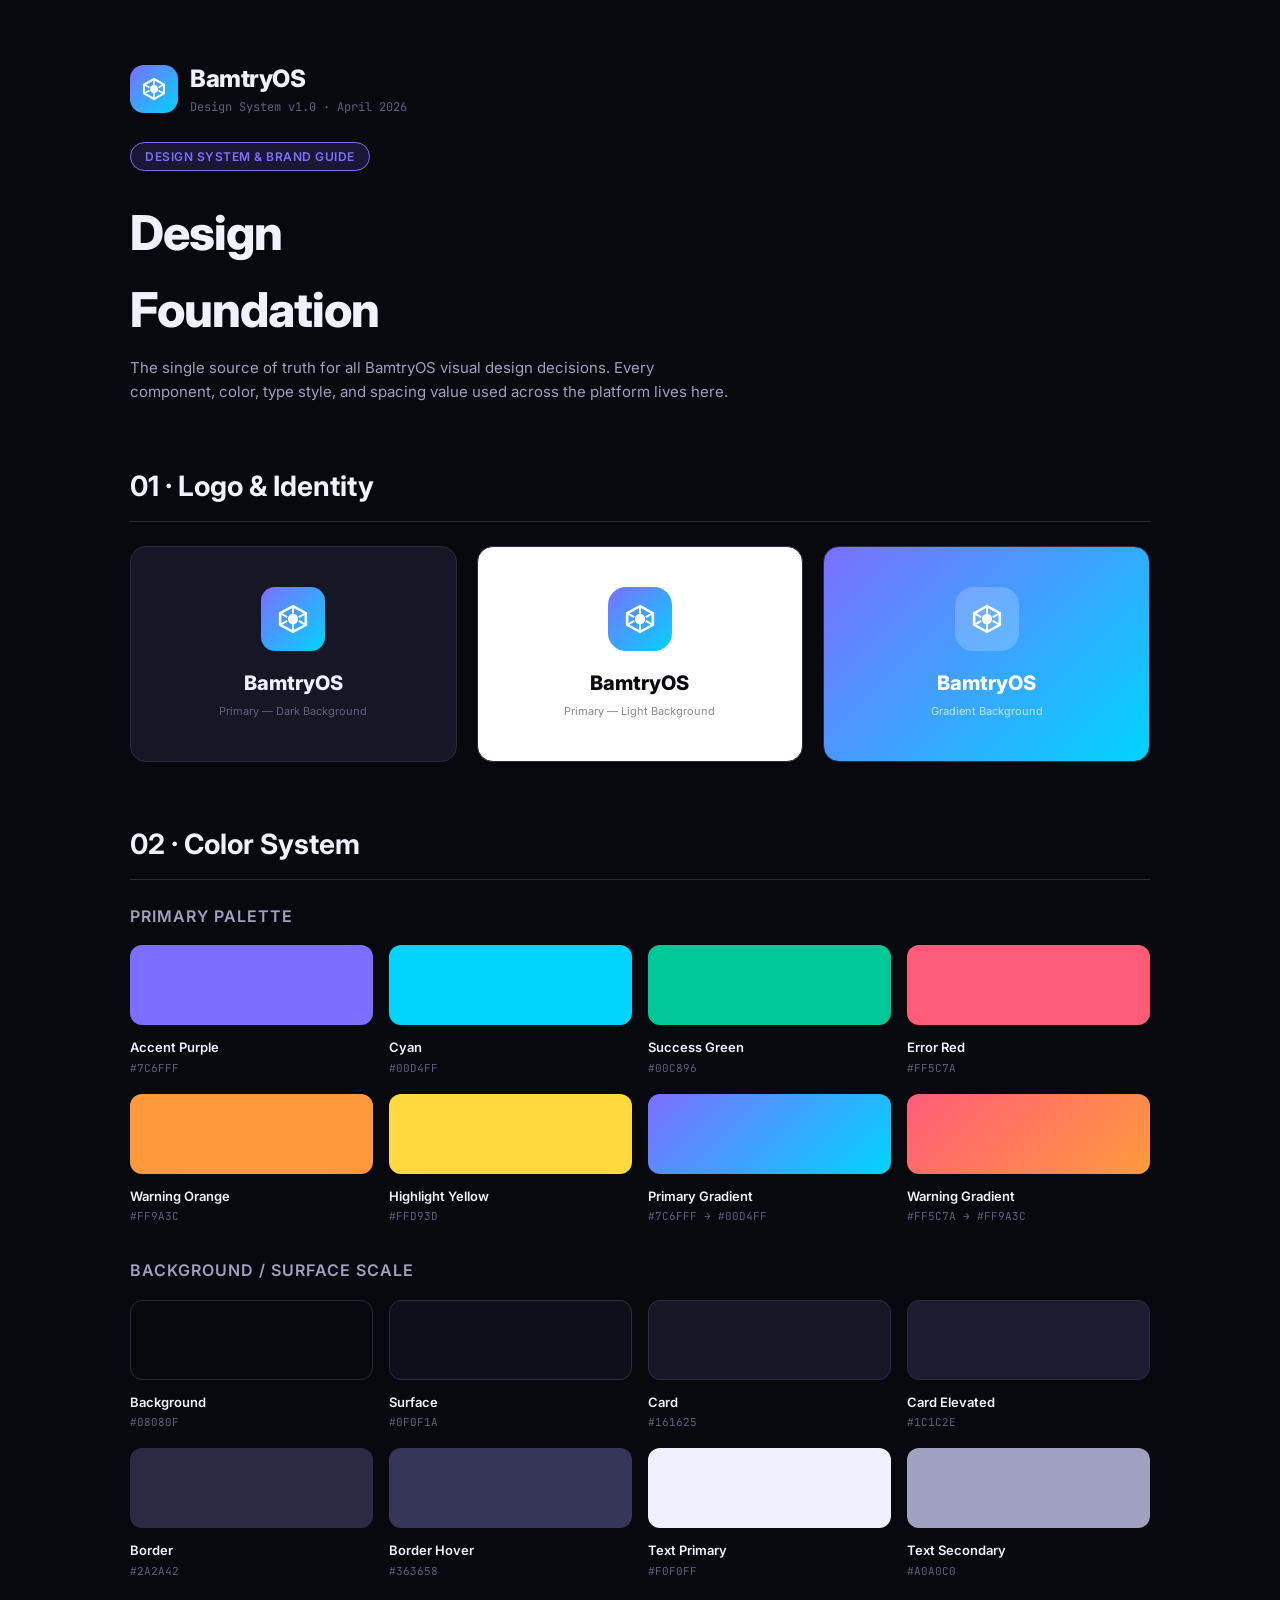
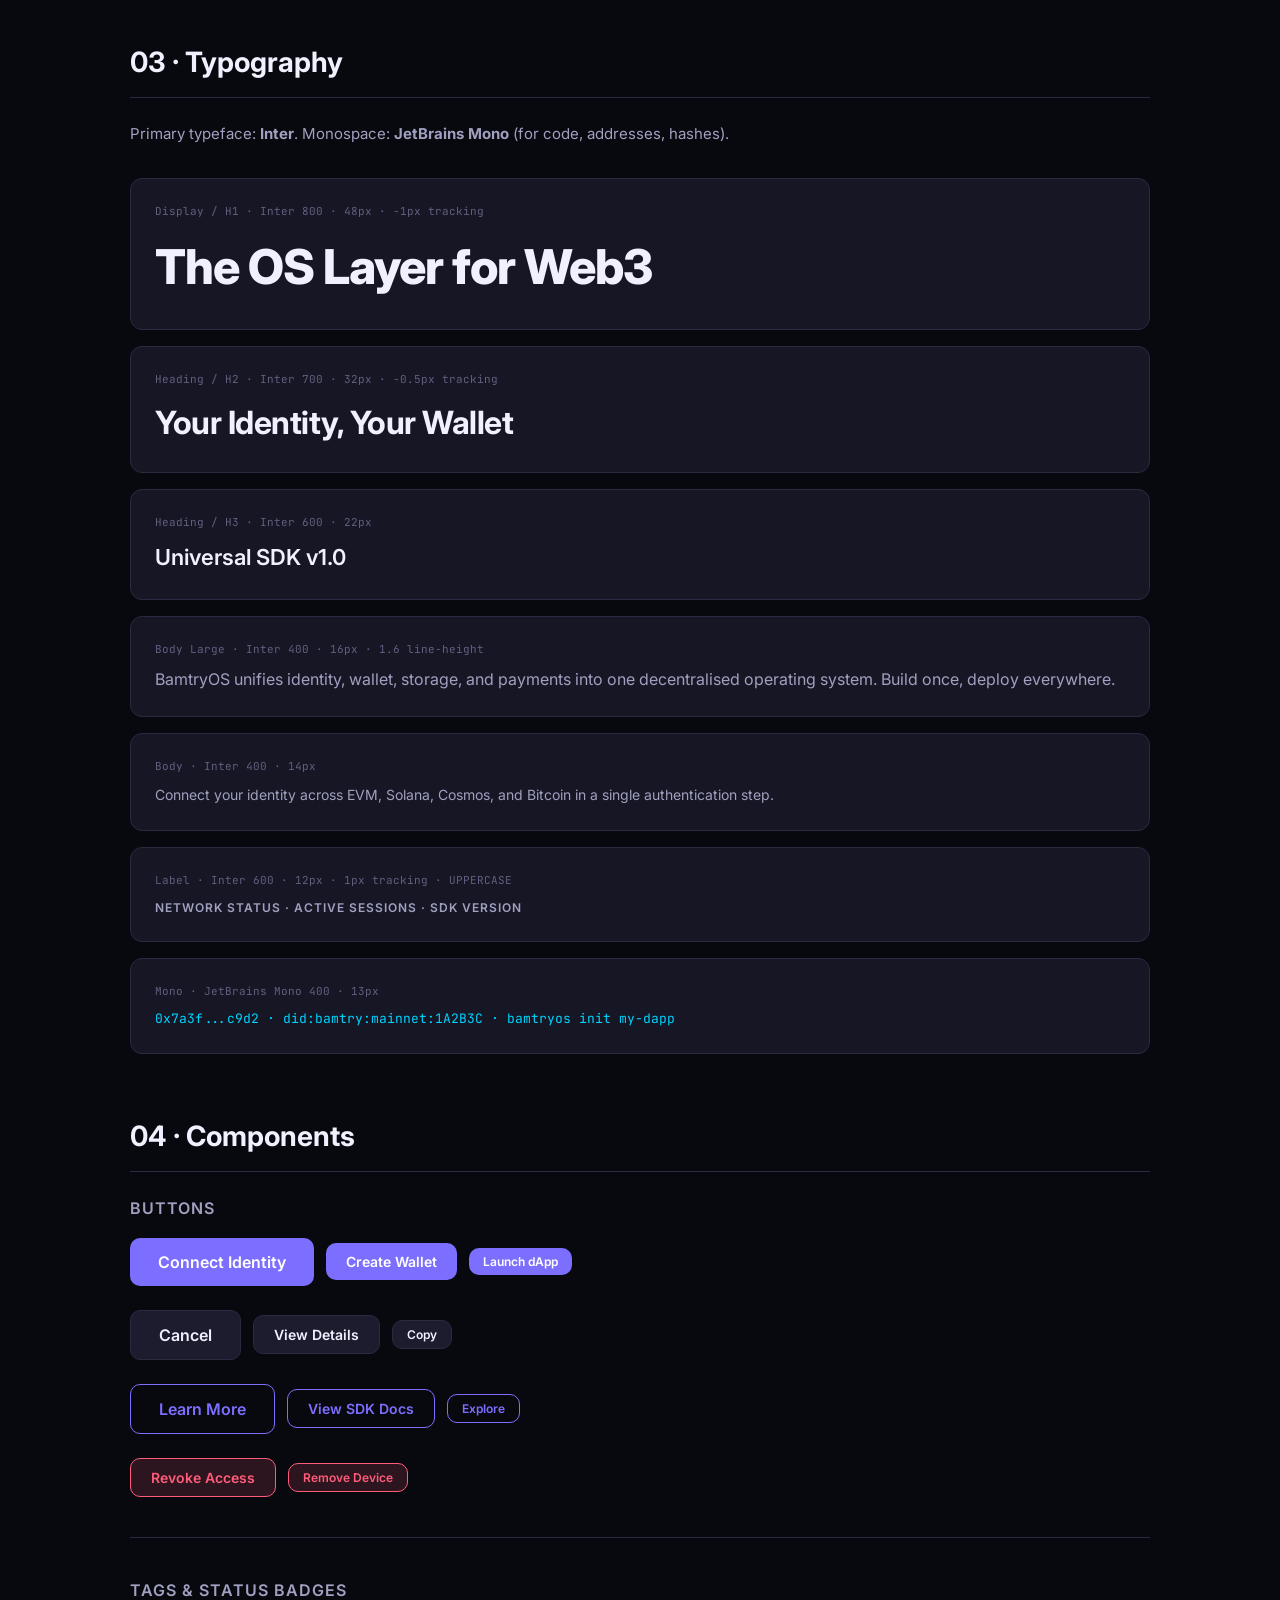
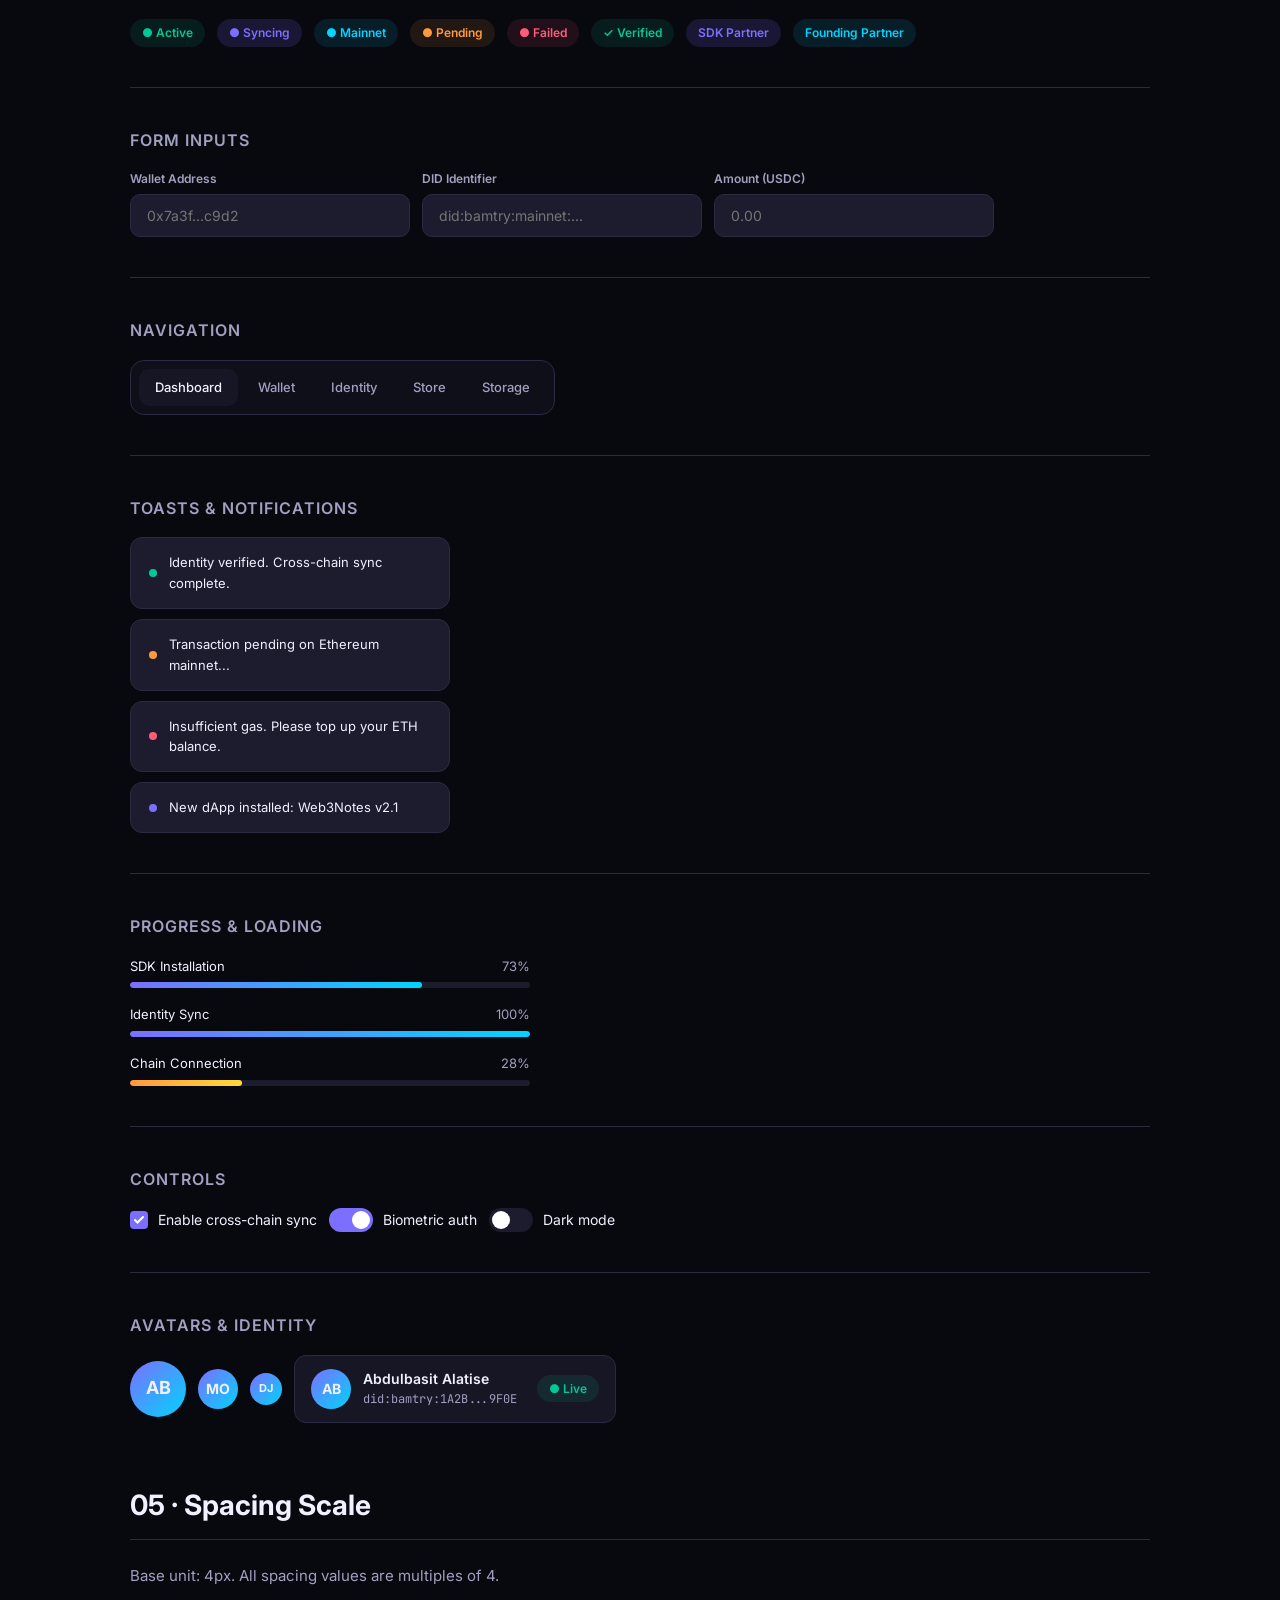
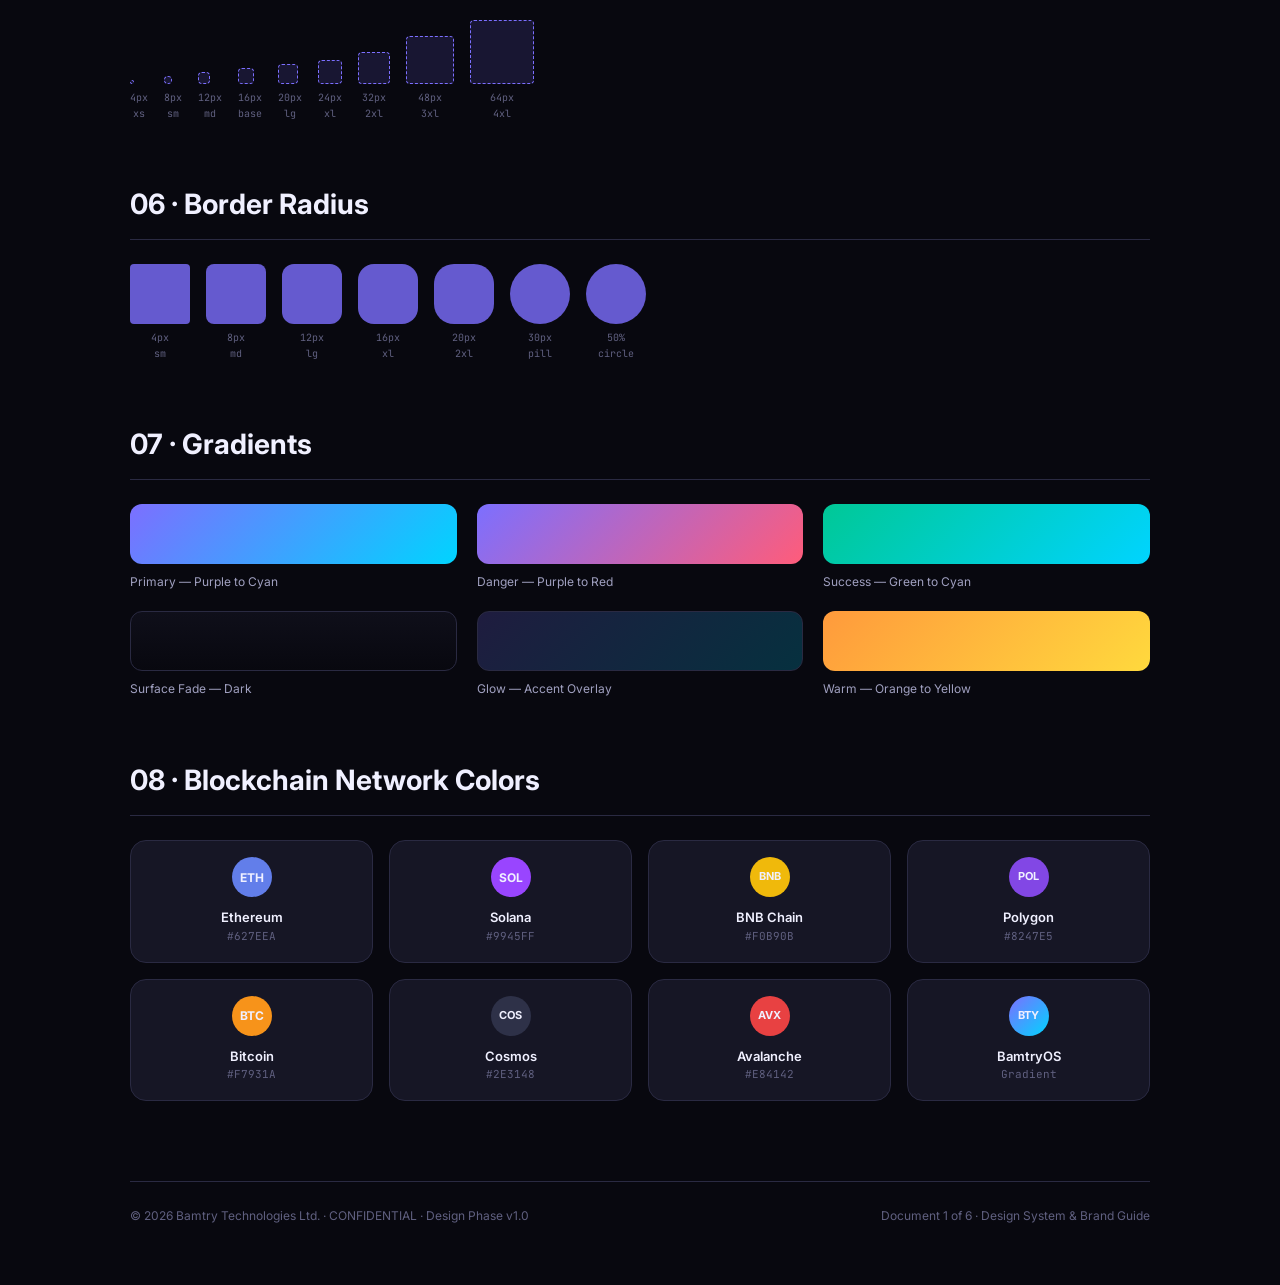
==== 01_Design_System.html @ b60dac2a "BamtryOS Design Phase Package — complete 7-document handoff for Jam-Forte Technologies" ====
<!DOCTYPE html>
<html lang="en">
<head>
<meta charset="UTF-8"/>
<meta name="viewport" content="width=device-width, initial-scale=1.0"/>
<title>BamtryOS — Design System & Brand Guide</title>
<style>
  @import url('https://fonts.googleapis.com/css2?family=Inter:wght@300;400;500;600;700;800&family=JetBrains+Mono:wght@400;500&display=swap');
  *{margin:0;padding:0;box-sizing:border-box;}
  :root{
    --bg:#08080F;--surface:#0F0F1A;--card:#161625;--card2:#1C1C2E;
    --border:#2A2A42;--border2:#363658;
    --accent:#7C6FFF;--accent2:#5B4FE8;--accent-glow:rgba(124,111,255,0.15);
    --cyan:#00D4FF;--cyan-glow:rgba(0,212,255,0.1);
    --green:#00C896;--red:#FF5C7A;--orange:#FF9A3C;--yellow:#FFD93D;
    --text:#F0F0FF;--text2:#A0A0C0;--text3:#606080;
    --font:'Inter',sans-serif;--mono:'JetBrains Mono',monospace;
  }
  body{background:var(--bg);color:var(--text);font-family:var(--font);line-height:1.6;}
  .page{max-width:1100px;margin:0 auto;padding:60px 40px;}
  h1{font-size:48px;font-weight:800;letter-spacing:-1px;margin-bottom:8px;}
  h2{font-size:28px;font-weight:700;margin:60px 0 24px;padding-bottom:12px;border-bottom:1px solid var(--border);}
  h3{font-size:16px;font-weight:600;color:var(--text2);text-transform:uppercase;letter-spacing:1px;margin-bottom:16px;}
  p{color:var(--text2);margin-bottom:16px;}
  .badge{display:inline-block;background:var(--accent-glow);color:var(--accent);border:1px solid var(--accent);border-radius:20px;padding:4px 14px;font-size:12px;font-weight:600;letter-spacing:0.5px;text-transform:uppercase;margin-bottom:24px;}
  .grid-2{display:grid;grid-template-columns:1fr 1fr;gap:20px;}
  .grid-3{display:grid;grid-template-columns:1fr 1fr 1fr;gap:20px;}
  .grid-4{display:grid;grid-template-columns:repeat(4,1fr);gap:16px;}
  .card{background:var(--card);border:1px solid var(--border);border-radius:16px;padding:24px;}

  /* COLORS */
  .swatch{border-radius:12px;height:80px;margin-bottom:12px;}
  .swatch-label{font-size:13px;font-weight:600;margin-bottom:2px;}
  .swatch-hex{font-size:11px;color:var(--text3);font-family:var(--mono);}

  /* TYPOGRAPHY */
  .type-sample{background:var(--card);border:1px solid var(--border);border-radius:12px;padding:24px;margin-bottom:16px;}
  .type-meta{font-size:11px;color:var(--text3);font-family:var(--mono);margin-bottom:8px;}

  /* COMPONENTS */
  .comp-row{display:flex;gap:12px;align-items:center;flex-wrap:wrap;margin-bottom:24px;}
  .btn{display:inline-flex;align-items:center;gap:8px;padding:10px 20px;border-radius:10px;font-size:14px;font-weight:600;cursor:pointer;border:none;font-family:var(--font);transition:all 0.2s;}
  .btn-primary{background:var(--accent);color:#fff;}
  .btn-secondary{background:var(--card2);color:var(--text);border:1px solid var(--border);}
  .btn-ghost{background:transparent;color:var(--accent);border:1px solid var(--accent);}
  .btn-danger{background:rgba(255,92,122,0.15);color:var(--red);border:1px solid var(--red);}
  .btn-sm{padding:6px 14px;font-size:12px;}
  .btn-lg{padding:14px 28px;font-size:16px;}

  .input-demo{background:var(--card2);border:1px solid var(--border);border-radius:10px;padding:12px 16px;color:var(--text);font-size:14px;font-family:var(--font);width:280px;outline:none;}
  .input-demo:focus{border-color:var(--accent);}
  .input-label{font-size:12px;font-weight:600;color:var(--text2);margin-bottom:6px;display:block;}

  .tag{display:inline-flex;align-items:center;padding:4px 12px;border-radius:20px;font-size:12px;font-weight:600;}
  .tag-purple{background:var(--accent-glow);color:var(--accent);}
  .tag-cyan{background:var(--cyan-glow);color:var(--cyan);}
  .tag-green{background:rgba(0,200,150,0.1);color:var(--green);}
  .tag-red{background:rgba(255,92,122,0.1);color:var(--red);}
  .tag-orange{background:rgba(255,154,60,0.1);color:var(--orange);}

  .modal-demo{background:var(--card);border:1px solid var(--border);border-radius:20px;padding:28px;width:360px;}
  .modal-title{font-size:18px;font-weight:700;margin-bottom:8px;}
  .modal-body{font-size:14px;color:var(--text2);margin-bottom:20px;}

  .nav-demo{background:var(--surface);border:1px solid var(--border);border-radius:14px;padding:8px;display:flex;gap:4px;}
  .nav-item{padding:8px 16px;border-radius:10px;font-size:13px;font-weight:500;cursor:pointer;color:var(--text2);}
  .nav-item.active{background:var(--card);color:var(--text);}

  .avatar{width:40px;height:40px;border-radius:50%;background:linear-gradient(135deg,var(--accent),var(--cyan));display:flex;align-items:center;justify-content:center;font-weight:700;font-size:14px;}

  .divider{height:1px;background:var(--border);margin:40px 0;}

  .icon-grid{display:grid;grid-template-columns:repeat(8,1fr);gap:16px;}
  .icon-item{display:flex;flex-direction:column;align-items:center;gap:8px;padding:16px;background:var(--card);border:1px solid var(--border);border-radius:12px;}
  .icon-item svg{opacity:0.8;}
  .icon-item span{font-size:10px;color:var(--text3);text-align:center;}

  .spacing-row{display:flex;gap:16px;align-items:flex-end;}
  .spacing-box{background:var(--accent-glow);border:1px dashed var(--accent);border-radius:4px;display:flex;align-items:center;justify-content:center;}
  .spacing-label{font-size:10px;color:var(--text3);text-align:center;margin-top:6px;font-family:var(--mono);}

  .radius-row{display:flex;gap:16px;align-items:center;}
  .radius-box{width:60px;height:60px;background:var(--accent);opacity:0.8;}

  .shadow-demo{width:120px;height:80px;background:var(--card);display:flex;align-items:center;justify-content:center;font-size:12px;color:var(--text2);border-radius:12px;}

  .gradient-demo{height:60px;border-radius:12px;margin-bottom:8px;}
  .gradient-label{font-size:12px;color:var(--text2);}

  .logo-demo{display:flex;align-items:center;gap:12px;}
  .logo-mark{width:48px;height:48px;background:linear-gradient(135deg,var(--accent),var(--cyan));border-radius:14px;display:flex;align-items:center;justify-content:center;}
  .logo-text{font-size:24px;font-weight:800;letter-spacing:-0.5px;}

  .section-intro{color:var(--text2);font-size:15px;margin-bottom:32px;max-width:600px;}
  .version{font-size:12px;color:var(--text3);font-family:var(--mono);}

  .toast{background:var(--card2);border:1px solid var(--border);border-radius:12px;padding:14px 18px;display:flex;align-items:center;gap:12px;width:320px;}
  .toast-dot{width:8px;height:8px;border-radius:50%;flex-shrink:0;}
  .toast-msg{font-size:13px;}

  .progress-bar{background:var(--card2);border-radius:100px;height:6px;overflow:hidden;margin-bottom:8px;}
  .progress-fill{height:100%;border-radius:100px;background:linear-gradient(90deg,var(--accent),var(--cyan));}

  .checkbox{width:18px;height:18px;background:var(--accent);border-radius:4px;display:flex;align-items:center;justify-content:center;flex-shrink:0;}
  .toggle{width:44px;height:24px;background:var(--accent);border-radius:100px;position:relative;}
  .toggle-dot{width:18px;height:18px;background:#fff;border-radius:50%;position:absolute;right:3px;top:3px;}

  footer{margin-top:80px;padding-top:24px;border-top:1px solid var(--border);display:flex;justify-content:space-between;align-items:center;}
  .footer-text{font-size:12px;color:var(--text3);}
</style>
</head>
<body>
<div class="page">

  <!-- HEADER -->
  <div style="margin-bottom:48px;">
    <div class="logo-demo" style="margin-bottom:24px;">
      <div class="logo-mark">
        <svg width="28" height="28" viewBox="0 0 28 28" fill="none">
          <path d="M14 4L24 9.5V18.5L14 24L4 18.5V9.5L14 4Z" stroke="white" stroke-width="2" fill="none"/>
          <circle cx="14" cy="14" r="4" fill="white"/>
          <path d="M14 4V10M14 18V24M4 9.5L9.5 12.5M18.5 15.5L24 18.5M4 18.5L9.5 15.5M18.5 12.5L24 9.5" stroke="white" stroke-width="1.5"/>
        </svg>
      </div>
      <div>
        <div class="logo-text">BamtryOS</div>
        <div class="version">Design System v1.0 · April 2026</div>
      </div>
    </div>
    <div class="badge">Design System & Brand Guide</div>
    <h1>Design<br/>Foundation</h1>
    <p class="section-intro">The single source of truth for all BamtryOS visual design decisions. Every component, color, type style, and spacing value used across the platform lives here.</p>
  </div>

  <!-- LOGO -->
  <h2>01 · Logo & Identity</h2>
  <div class="grid-3">
    <div class="card" style="text-align:center;padding:40px;">
      <div style="display:flex;justify-content:center;margin-bottom:16px;">
        <div class="logo-mark" style="width:64px;height:64px;">
          <svg width="36" height="36" viewBox="0 0 28 28" fill="none">
            <path d="M14 4L24 9.5V18.5L14 24L4 18.5V9.5L14 4Z" stroke="white" stroke-width="2" fill="none"/>
            <circle cx="14" cy="14" r="4" fill="white"/>
            <path d="M14 4V10M14 18V24M4 9.5L9.5 12.5M18.5 15.5L24 18.5M4 18.5L9.5 15.5M18.5 12.5L24 9.5" stroke="white" stroke-width="1.5"/>
          </svg>
        </div>
      </div>
      <div style="font-size:20px;font-weight:800;">BamtryOS</div>
      <div style="font-size:11px;color:var(--text3);margin-top:4px;">Primary — Dark Background</div>
    </div>
    <div class="card" style="text-align:center;padding:40px;background:#fff;">
      <div style="display:flex;justify-content:center;margin-bottom:16px;">
        <div style="width:64px;height:64px;background:linear-gradient(135deg,#7C6FFF,#00D4FF);border-radius:18px;display:flex;align-items:center;justify-content:center;">
          <svg width="36" height="36" viewBox="0 0 28 28" fill="none">
            <path d="M14 4L24 9.5V18.5L14 24L4 18.5V9.5L14 4Z" stroke="white" stroke-width="2" fill="none"/>
            <circle cx="14" cy="14" r="4" fill="white"/>
            <path d="M14 4V10M14 18V24M4 9.5L9.5 12.5M18.5 15.5L24 18.5M4 18.5L9.5 15.5M18.5 12.5L24 9.5" stroke="white" stroke-width="1.5"/>
          </svg>
        </div>
      </div>
      <div style="font-size:20px;font-weight:800;color:#08080F;">BamtryOS</div>
      <div style="font-size:11px;color:#888;margin-top:4px;">Primary — Light Background</div>
    </div>
    <div class="card" style="text-align:center;padding:40px;background:linear-gradient(135deg,#7C6FFF,#00D4FF);">
      <div style="display:flex;justify-content:center;margin-bottom:16px;">
        <div style="width:64px;height:64px;background:rgba(255,255,255,0.2);border-radius:18px;display:flex;align-items:center;justify-content:center;backdrop-filter:blur(8px);">
          <svg width="36" height="36" viewBox="0 0 28 28" fill="none">
            <path d="M14 4L24 9.5V18.5L14 24L4 18.5V9.5L14 4Z" stroke="white" stroke-width="2" fill="none"/>
            <circle cx="14" cy="14" r="4" fill="white"/>
            <path d="M14 4V10M14 18V24M4 9.5L9.5 12.5M18.5 15.5L24 18.5M4 18.5L9.5 15.5M18.5 12.5L24 9.5" stroke="white" stroke-width="1.5"/>
          </svg>
        </div>
      </div>
      <div style="font-size:20px;font-weight:800;color:#fff;">BamtryOS</div>
      <div style="font-size:11px;color:rgba(255,255,255,0.7);margin-top:4px;">Gradient Background</div>
    </div>
  </div>

  <!-- COLORS -->
  <h2>02 · Color System</h2>
  <h3>Primary Palette</h3>
  <div class="grid-4" style="margin-bottom:32px;">
    <div>
      <div class="swatch" style="background:#7C6FFF;"></div>
      <div class="swatch-label">Accent Purple</div>
      <div class="swatch-hex">#7C6FFF</div>
    </div>
    <div>
      <div class="swatch" style="background:#00D4FF;"></div>
      <div class="swatch-label">Cyan</div>
      <div class="swatch-hex">#00D4FF</div>
    </div>
    <div>
      <div class="swatch" style="background:#00C896;"></div>
      <div class="swatch-label">Success Green</div>
      <div class="swatch-hex">#00C896</div>
    </div>
    <div>
      <div class="swatch" style="background:#FF5C7A;"></div>
      <div class="swatch-label">Error Red</div>
      <div class="swatch-hex">#FF5C7A</div>
    </div>
    <div>
      <div class="swatch" style="background:#FF9A3C;"></div>
      <div class="swatch-label">Warning Orange</div>
      <div class="swatch-hex">#FF9A3C</div>
    </div>
    <div>
      <div class="swatch" style="background:#FFD93D;"></div>
      <div class="swatch-label">Highlight Yellow</div>
      <div class="swatch-hex">#FFD93D</div>
    </div>
    <div>
      <div class="swatch" style="background:linear-gradient(135deg,#7C6FFF,#00D4FF);"></div>
      <div class="swatch-label">Primary Gradient</div>
      <div class="swatch-hex">#7C6FFF → #00D4FF</div>
    </div>
    <div>
      <div class="swatch" style="background:linear-gradient(135deg,#FF5C7A,#FF9A3C);"></div>
      <div class="swatch-label">Warning Gradient</div>
      <div class="swatch-hex">#FF5C7A → #FF9A3C</div>
    </div>
  </div>

  <h3>Background / Surface Scale</h3>
  <div class="grid-4" style="margin-bottom:32px;">
    <div>
      <div class="swatch" style="background:#08080F;border:1px solid #2A2A42;"></div>
      <div class="swatch-label">Background</div>
      <div class="swatch-hex">#08080F</div>
    </div>
    <div>
      <div class="swatch" style="background:#0F0F1A;border:1px solid #2A2A42;"></div>
      <div class="swatch-label">Surface</div>
      <div class="swatch-hex">#0F0F1A</div>
    </div>
    <div>
      <div class="swatch" style="background:#161625;border:1px solid #2A2A42;"></div>
      <div class="swatch-label">Card</div>
      <div class="swatch-hex">#161625</div>
    </div>
    <div>
      <div class="swatch" style="background:#1C1C2E;border:1px solid #2A2A42;"></div>
      <div class="swatch-label">Card Elevated</div>
      <div class="swatch-hex">#1C1C2E</div>
    </div>
    <div>
      <div class="swatch" style="background:#2A2A42;"></div>
      <div class="swatch-label">Border</div>
      <div class="swatch-hex">#2A2A42</div>
    </div>
    <div>
      <div class="swatch" style="background:#363658;"></div>
      <div class="swatch-label">Border Hover</div>
      <div class="swatch-hex">#363658</div>
    </div>
    <div>
      <div class="swatch" style="background:#F0F0FF;"></div>
      <div class="swatch-label">Text Primary</div>
      <div class="swatch-hex">#F0F0FF</div>
    </div>
    <div>
      <div class="swatch" style="background:#A0A0C0;"></div>
      <div class="swatch-label">Text Secondary</div>
      <div class="swatch-hex">#A0A0C0</div>
    </div>
  </div>

  <!-- TYPOGRAPHY -->
  <h2>03 · Typography</h2>
  <p class="section-intro">Primary typeface: <strong>Inter</strong>. Monospace: <strong>JetBrains Mono</strong> (for code, addresses, hashes).</p>

  <div class="type-sample">
    <div class="type-meta">Display / H1 · Inter 800 · 48px · -1px tracking</div>
    <div style="font-size:48px;font-weight:800;letter-spacing:-1px;">The OS Layer for Web3</div>
  </div>
  <div class="type-sample">
    <div class="type-meta">Heading / H2 · Inter 700 · 32px · -0.5px tracking</div>
    <div style="font-size:32px;font-weight:700;letter-spacing:-0.5px;">Your Identity, Your Wallet</div>
  </div>
  <div class="type-sample">
    <div class="type-meta">Heading / H3 · Inter 600 · 22px</div>
    <div style="font-size:22px;font-weight:600;">Universal SDK v1.0</div>
  </div>
  <div class="type-sample">
    <div class="type-meta">Body Large · Inter 400 · 16px · 1.6 line-height</div>
    <div style="font-size:16px;color:var(--text2);">BamtryOS unifies identity, wallet, storage, and payments into one decentralised operating system. Build once, deploy everywhere.</div>
  </div>
  <div class="type-sample">
    <div class="type-meta">Body · Inter 400 · 14px</div>
    <div style="font-size:14px;color:var(--text2);">Connect your identity across EVM, Solana, Cosmos, and Bitcoin in a single authentication step.</div>
  </div>
  <div class="type-sample">
    <div class="type-meta">Label · Inter 600 · 12px · 1px tracking · UPPERCASE</div>
    <div style="font-size:12px;font-weight:600;letter-spacing:1px;text-transform:uppercase;color:var(--text2);">Network Status · Active Sessions · SDK Version</div>
  </div>
  <div class="type-sample">
    <div class="type-meta">Mono · JetBrains Mono 400 · 13px</div>
    <div style="font-size:13px;font-family:var(--mono);color:var(--cyan);">0x7a3f...c9d2 · did:bamtry:mainnet:1A2B3C · bamtryos init my-dapp</div>
  </div>

  <!-- COMPONENTS -->
  <h2>04 · Components</h2>

  <h3>Buttons</h3>
  <div class="comp-row">
    <button class="btn btn-primary btn-lg">Connect Identity</button>
    <button class="btn btn-primary">Create Wallet</button>
    <button class="btn btn-primary btn-sm">Launch dApp</button>
  </div>
  <div class="comp-row">
    <button class="btn btn-secondary btn-lg">Cancel</button>
    <button class="btn btn-secondary">View Details</button>
    <button class="btn btn-secondary btn-sm">Copy</button>
  </div>
  <div class="comp-row">
    <button class="btn btn-ghost btn-lg">Learn More</button>
    <button class="btn btn-ghost">View SDK Docs</button>
    <button class="btn btn-ghost btn-sm">Explore</button>
  </div>
  <div class="comp-row">
    <button class="btn btn-danger">Revoke Access</button>
    <button class="btn btn-danger btn-sm">Remove Device</button>
  </div>

  <div class="divider"></div>
  <h3>Tags & Status Badges</h3>
  <div class="comp-row">
    <span class="tag tag-green">● Active</span>
    <span class="tag tag-purple">● Syncing</span>
    <span class="tag tag-cyan">● Mainnet</span>
    <span class="tag tag-orange">● Pending</span>
    <span class="tag tag-red">● Failed</span>
    <span class="tag tag-green">✓ Verified</span>
    <span class="tag tag-purple">SDK Partner</span>
    <span class="tag tag-cyan">Founding Partner</span>
  </div>

  <div class="divider"></div>
  <h3>Form Inputs</h3>
  <div class="comp-row" style="align-items:flex-start;">
    <div>
      <label class="input-label">Wallet Address</label>
      <input class="input-demo" placeholder="0x7a3f...c9d2" value=""/>
    </div>
    <div>
      <label class="input-label">DID Identifier</label>
      <input class="input-demo" placeholder="did:bamtry:mainnet:..." value=""/>
    </div>
    <div>
      <label class="input-label">Amount (USDC)</label>
      <input class="input-demo" placeholder="0.00" value=""/>
    </div>
  </div>

  <div class="divider"></div>
  <h3>Navigation</h3>
  <div class="nav-demo" style="width:fit-content;margin-bottom:24px;">
    <div class="nav-item active">Dashboard</div>
    <div class="nav-item">Wallet</div>
    <div class="nav-item">Identity</div>
    <div class="nav-item">Store</div>
    <div class="nav-item">Storage</div>
  </div>

  <div class="divider"></div>
  <h3>Toasts & Notifications</h3>
  <div style="display:flex;flex-direction:column;gap:10px;">
    <div class="toast">
      <div class="toast-dot" style="background:var(--green);"></div>
      <div class="toast-msg">Identity verified. Cross-chain sync complete.</div>
    </div>
    <div class="toast">
      <div class="toast-dot" style="background:var(--orange);"></div>
      <div class="toast-msg">Transaction pending on Ethereum mainnet...</div>
    </div>
    <div class="toast">
      <div class="toast-dot" style="background:var(--red);"></div>
      <div class="toast-msg">Insufficient gas. Please top up your ETH balance.</div>
    </div>
    <div class="toast">
      <div class="toast-dot" style="background:var(--accent);"></div>
      <div class="toast-msg">New dApp installed: Web3Notes v2.1</div>
    </div>
  </div>

  <div class="divider"></div>
  <h3>Progress & Loading</h3>
  <div style="max-width:400px;">
    <div style="display:flex;justify-content:space-between;margin-bottom:6px;">
      <span style="font-size:13px;">SDK Installation</span>
      <span style="font-size:13px;color:var(--text2);">73%</span>
    </div>
    <div class="progress-bar"><div class="progress-fill" style="width:73%;"></div></div>
    <div style="display:flex;justify-content:space-between;margin-bottom:6px;margin-top:16px;">
      <span style="font-size:13px;">Identity Sync</span>
      <span style="font-size:13px;color:var(--text2);">100%</span>
    </div>
    <div class="progress-bar"><div class="progress-fill" style="width:100%;"></div></div>
    <div style="display:flex;justify-content:space-between;margin-bottom:6px;margin-top:16px;">
      <span style="font-size:13px;">Chain Connection</span>
      <span style="font-size:13px;color:var(--text2);">28%</span>
    </div>
    <div class="progress-bar"><div class="progress-fill" style="width:28%;background:linear-gradient(90deg,var(--orange),var(--yellow));"></div></div>
  </div>

  <div class="divider"></div>
  <h3>Controls</h3>
  <div class="comp-row">
    <div style="display:flex;align-items:center;gap:10px;">
      <div class="checkbox">
        <svg width="10" height="8" viewBox="0 0 10 8" fill="none"><path d="M1 4L3.5 6.5L9 1" stroke="white" stroke-width="2" stroke-linecap="round"/></svg>
      </div>
      <span style="font-size:14px;">Enable cross-chain sync</span>
    </div>
    <div style="display:flex;align-items:center;gap:10px;">
      <div class="toggle"><div class="toggle-dot"></div></div>
      <span style="font-size:14px;">Biometric auth</span>
    </div>
    <div style="display:flex;align-items:center;gap:10px;">
      <div class="toggle" style="background:var(--card2)"><div class="toggle-dot" style="right:auto;left:3px;"></div></div>
      <span style="font-size:14px;">Dark mode</span>
    </div>
  </div>

  <div class="divider"></div>
  <h3>Avatars & Identity</h3>
  <div class="comp-row">
    <div class="avatar" style="width:56px;height:56px;font-size:18px;">AB</div>
    <div class="avatar">MO</div>
    <div class="avatar" style="width:32px;height:32px;font-size:11px;">DJ</div>
    <div style="display:flex;align-items:center;gap:12px;background:var(--card);border:1px solid var(--border);border-radius:12px;padding:12px 16px;">
      <div class="avatar">AB</div>
      <div>
        <div style="font-size:14px;font-weight:600;">Abdulbasit Alatise</div>
        <div style="font-size:12px;color:var(--text2);font-family:var(--mono);">did:bamtry:1A2B...9F0E</div>
      </div>
      <span class="tag tag-green" style="margin-left:8px;">● Live</span>
    </div>
  </div>

  <!-- SPACING -->
  <h2>05 · Spacing Scale</h2>
  <p class="section-intro">Base unit: 4px. All spacing values are multiples of 4.</p>
  <div class="spacing-row">
    <div>
      <div class="spacing-box" style="width:4px;height:4px;"></div>
      <div class="spacing-label">4px<br/>xs</div>
    </div>
    <div>
      <div class="spacing-box" style="width:8px;height:8px;"></div>
      <div class="spacing-label">8px<br/>sm</div>
    </div>
    <div>
      <div class="spacing-box" style="width:12px;height:12px;"></div>
      <div class="spacing-label">12px<br/>md</div>
    </div>
    <div>
      <div class="spacing-box" style="width:16px;height:16px;"></div>
      <div class="spacing-label">16px<br/>base</div>
    </div>
    <div>
      <div class="spacing-box" style="width:20px;height:20px;"></div>
      <div class="spacing-label">20px<br/>lg</div>
    </div>
    <div>
      <div class="spacing-box" style="width:24px;height:24px;"></div>
      <div class="spacing-label">24px<br/>xl</div>
    </div>
    <div>
      <div class="spacing-box" style="width:32px;height:32px;"></div>
      <div class="spacing-label">32px<br/>2xl</div>
    </div>
    <div>
      <div class="spacing-box" style="width:48px;height:48px;"></div>
      <div class="spacing-label">48px<br/>3xl</div>
    </div>
    <div>
      <div class="spacing-box" style="width:64px;height:64px;"></div>
      <div class="spacing-label">64px<br/>4xl</div>
    </div>
  </div>

  <!-- BORDER RADIUS -->
  <h2>06 · Border Radius</h2>
  <div class="radius-row">
    <div style="text-align:center;">
      <div class="radius-box" style="border-radius:4px;"></div>
      <div class="spacing-label">4px<br/>sm</div>
    </div>
    <div style="text-align:center;">
      <div class="radius-box" style="border-radius:8px;"></div>
      <div class="spacing-label">8px<br/>md</div>
    </div>
    <div style="text-align:center;">
      <div class="radius-box" style="border-radius:12px;"></div>
      <div class="spacing-label">12px<br/>lg</div>
    </div>
    <div style="text-align:center;">
      <div class="radius-box" style="border-radius:16px;"></div>
      <div class="spacing-label">16px<br/>xl</div>
    </div>
    <div style="text-align:center;">
      <div class="radius-box" style="border-radius:20px;"></div>
      <div class="spacing-label">20px<br/>2xl</div>
    </div>
    <div style="text-align:center;">
      <div class="radius-box" style="border-radius:30px;"></div>
      <div class="spacing-label">30px<br/>pill</div>
    </div>
    <div style="text-align:center;">
      <div class="radius-box" style="border-radius:50%;"></div>
      <div class="spacing-label">50%<br/>circle</div>
    </div>
  </div>

  <!-- GRADIENTS -->
  <h2>07 · Gradients</h2>
  <div class="grid-3">
    <div>
      <div class="gradient-demo" style="background:linear-gradient(135deg,#7C6FFF,#00D4FF);"></div>
      <div class="gradient-label">Primary — Purple to Cyan</div>
    </div>
    <div>
      <div class="gradient-demo" style="background:linear-gradient(135deg,#7C6FFF,#FF5C7A);"></div>
      <div class="gradient-label">Danger — Purple to Red</div>
    </div>
    <div>
      <div class="gradient-demo" style="background:linear-gradient(135deg,#00C896,#00D4FF);"></div>
      <div class="gradient-label">Success — Green to Cyan</div>
    </div>
    <div>
      <div class="gradient-demo" style="background:linear-gradient(180deg,#0F0F1A 0%,#08080F 100%);border:1px solid #2A2A42;"></div>
      <div class="gradient-label">Surface Fade — Dark</div>
    </div>
    <div>
      <div class="gradient-demo" style="background:linear-gradient(135deg,rgba(124,111,255,0.2),rgba(0,212,255,0.2));border:1px solid #2A2A42;"></div>
      <div class="gradient-label">Glow — Accent Overlay</div>
    </div>
    <div>
      <div class="gradient-demo" style="background:linear-gradient(135deg,#FF9A3C,#FFD93D);"></div>
      <div class="gradient-label">Warm — Orange to Yellow</div>
    </div>
  </div>

  <!-- CHAIN COLORS -->
  <h2>08 · Blockchain Network Colors</h2>
  <div class="grid-4">
    <div class="card" style="text-align:center;padding:16px;">
      <div style="width:40px;height:40px;border-radius:50%;background:#627EEA;margin:0 auto 10px;display:flex;align-items:center;justify-content:center;font-weight:700;font-size:12px;">ETH</div>
      <div style="font-size:13px;font-weight:600;">Ethereum</div>
      <div class="swatch-hex">#627EEA</div>
    </div>
    <div class="card" style="text-align:center;padding:16px;">
      <div style="width:40px;height:40px;border-radius:50%;background:#9945FF;margin:0 auto 10px;display:flex;align-items:center;justify-content:center;font-weight:700;font-size:12px;">SOL</div>
      <div style="font-size:13px;font-weight:600;">Solana</div>
      <div class="swatch-hex">#9945FF</div>
    </div>
    <div class="card" style="text-align:center;padding:16px;">
      <div style="width:40px;height:40px;border-radius:50%;background:#F0B90B;margin:0 auto 10px;display:flex;align-items:center;justify-content:center;font-weight:700;font-size:11px;">BNB</div>
      <div style="font-size:13px;font-weight:600;">BNB Chain</div>
      <div class="swatch-hex">#F0B90B</div>
    </div>
    <div class="card" style="text-align:center;padding:16px;">
      <div style="width:40px;height:40px;border-radius:50%;background:#8247E5;margin:0 auto 10px;display:flex;align-items:center;justify-content:center;font-weight:700;font-size:11px;">POL</div>
      <div style="font-size:13px;font-weight:600;">Polygon</div>
      <div class="swatch-hex">#8247E5</div>
    </div>
    <div class="card" style="text-align:center;padding:16px;">
      <div style="width:40px;height:40px;border-radius:50%;background:#F7931A;margin:0 auto 10px;display:flex;align-items:center;justify-content:center;font-weight:700;font-size:12px;">BTC</div>
      <div style="font-size:13px;font-weight:600;">Bitcoin</div>
      <div class="swatch-hex">#F7931A</div>
    </div>
    <div class="card" style="text-align:center;padding:16px;">
      <div style="width:40px;height:40px;border-radius:50%;background:#2E3148;margin:0 auto 10px;display:flex;align-items:center;justify-content:center;font-weight:700;font-size:11px;">COS</div>
      <div style="font-size:13px;font-weight:600;">Cosmos</div>
      <div class="swatch-hex">#2E3148</div>
    </div>
    <div class="card" style="text-align:center;padding:16px;">
      <div style="width:40px;height:40px;border-radius:50%;background:#E84142;margin:0 auto 10px;display:flex;align-items:center;justify-content:center;font-weight:700;font-size:11px;">AVX</div>
      <div style="font-size:13px;font-weight:600;">Avalanche</div>
      <div class="swatch-hex">#E84142</div>
    </div>
    <div class="card" style="text-align:center;padding:16px;">
      <div style="width:40px;height:40px;border-radius:50%;background:linear-gradient(135deg,#7C6FFF,#00D4FF);margin:0 auto 10px;display:flex;align-items:center;justify-content:center;font-weight:700;font-size:11px;">BTY</div>
      <div style="font-size:13px;font-weight:600;">BamtryOS</div>
      <div class="swatch-hex">Gradient</div>
    </div>
  </div>

  <footer>
    <div class="footer-text">© 2026 Bamtry Technologies Ltd. · CONFIDENTIAL · Design Phase v1.0</div>
    <div class="footer-text">Document 1 of 6 · Design System & Brand Guide</div>
  </footer>

</div>
</body>
</html>
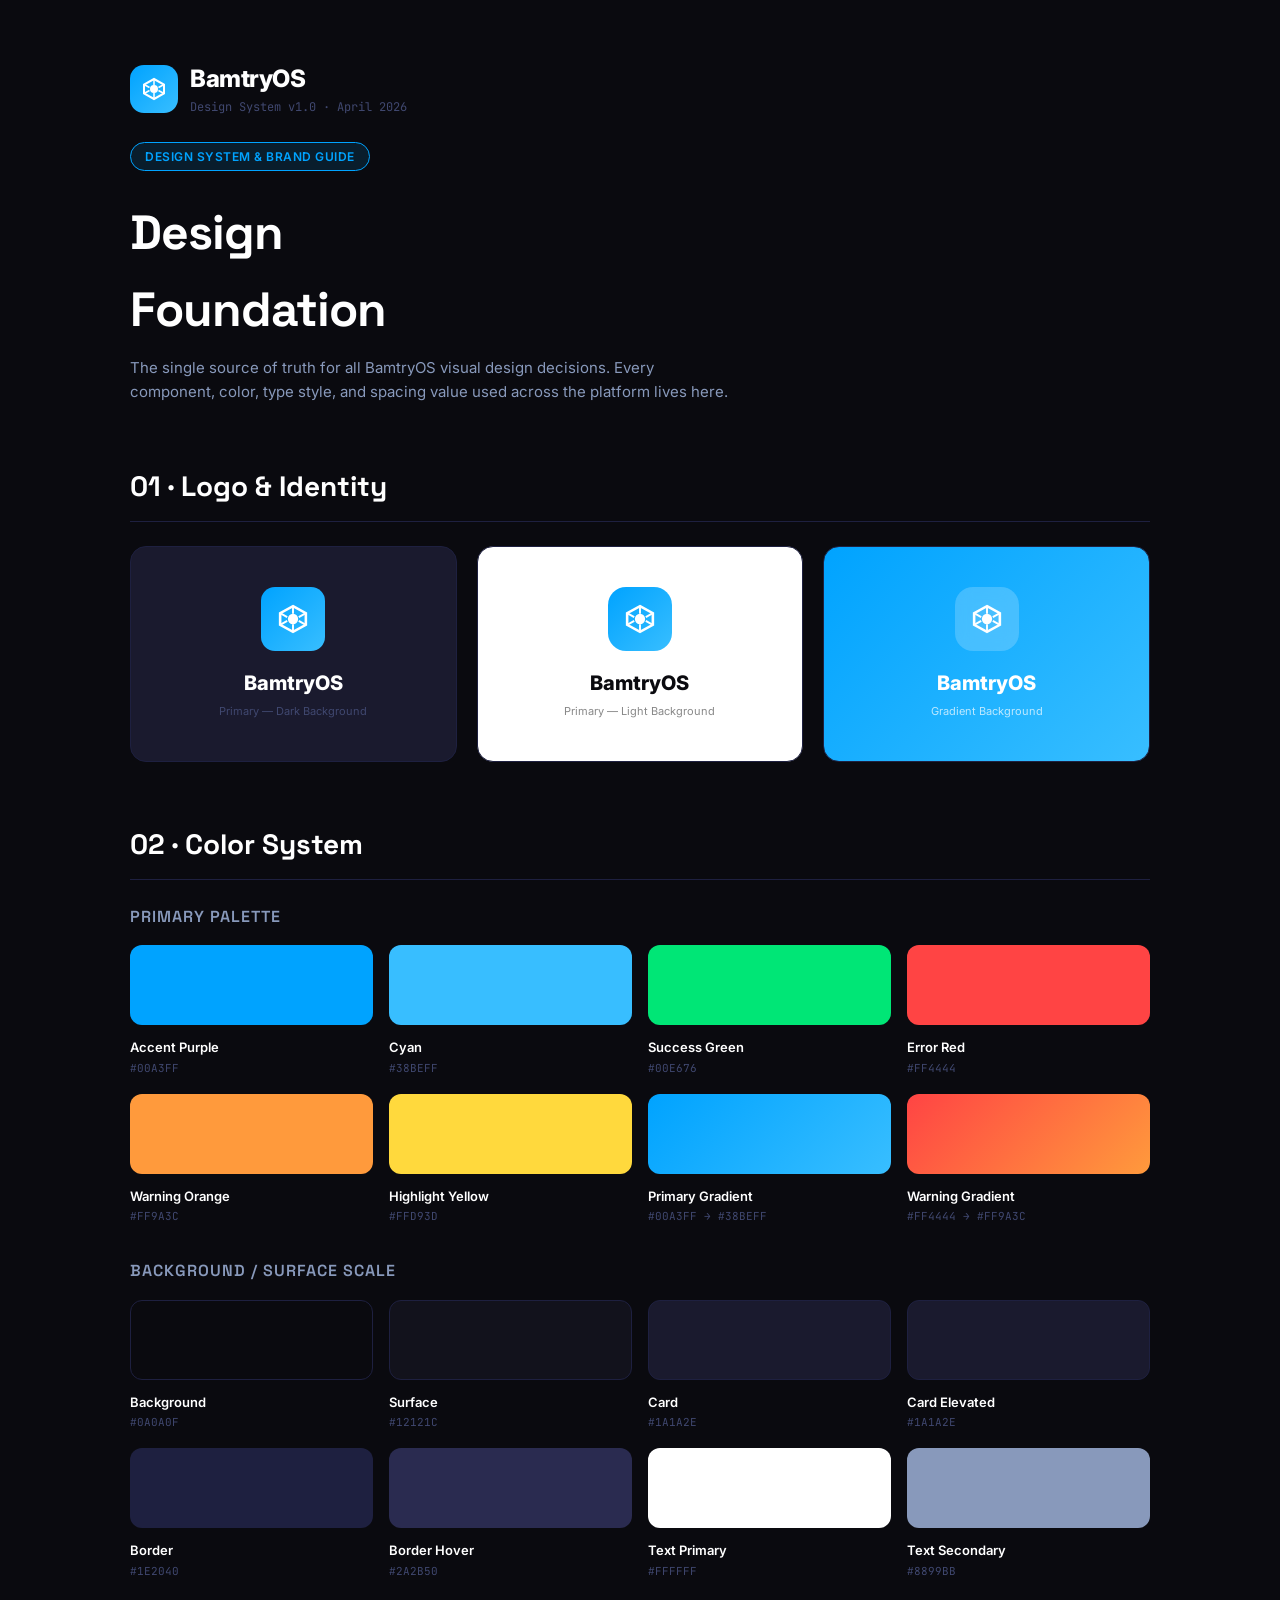
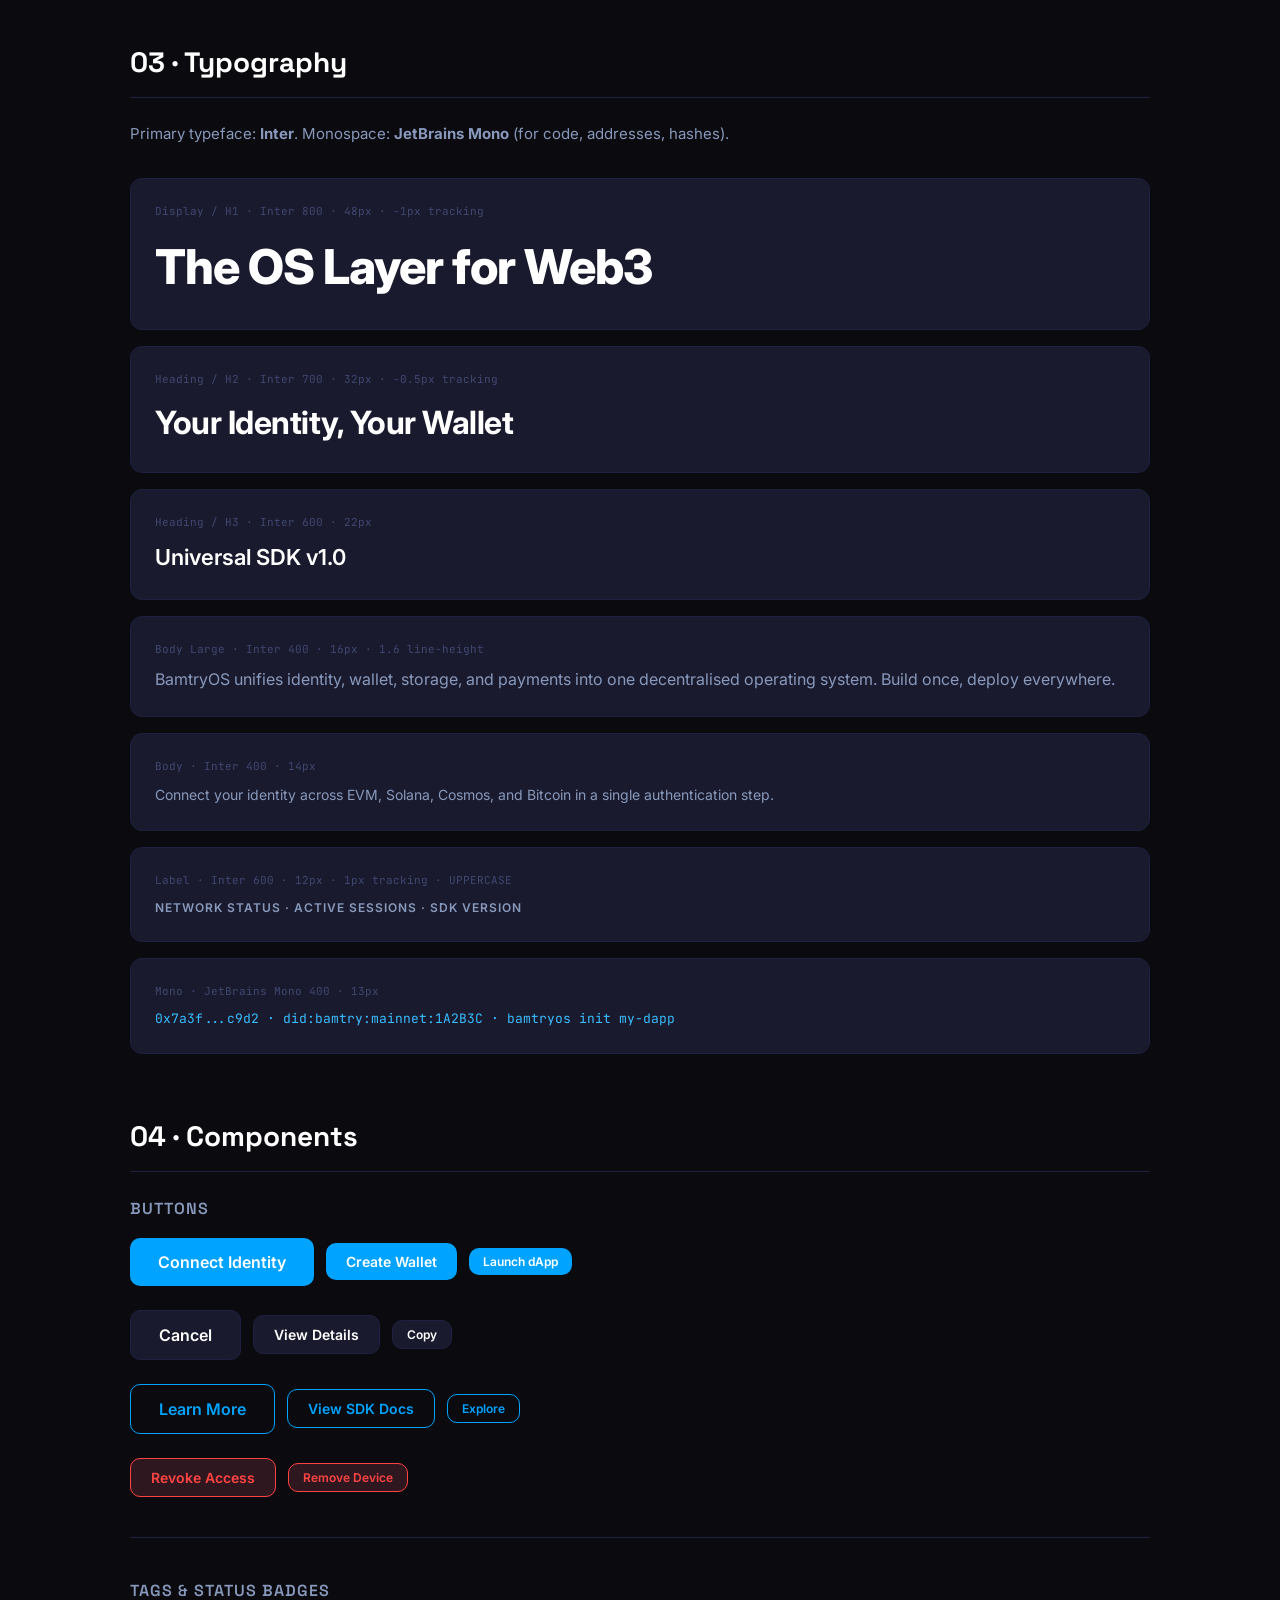
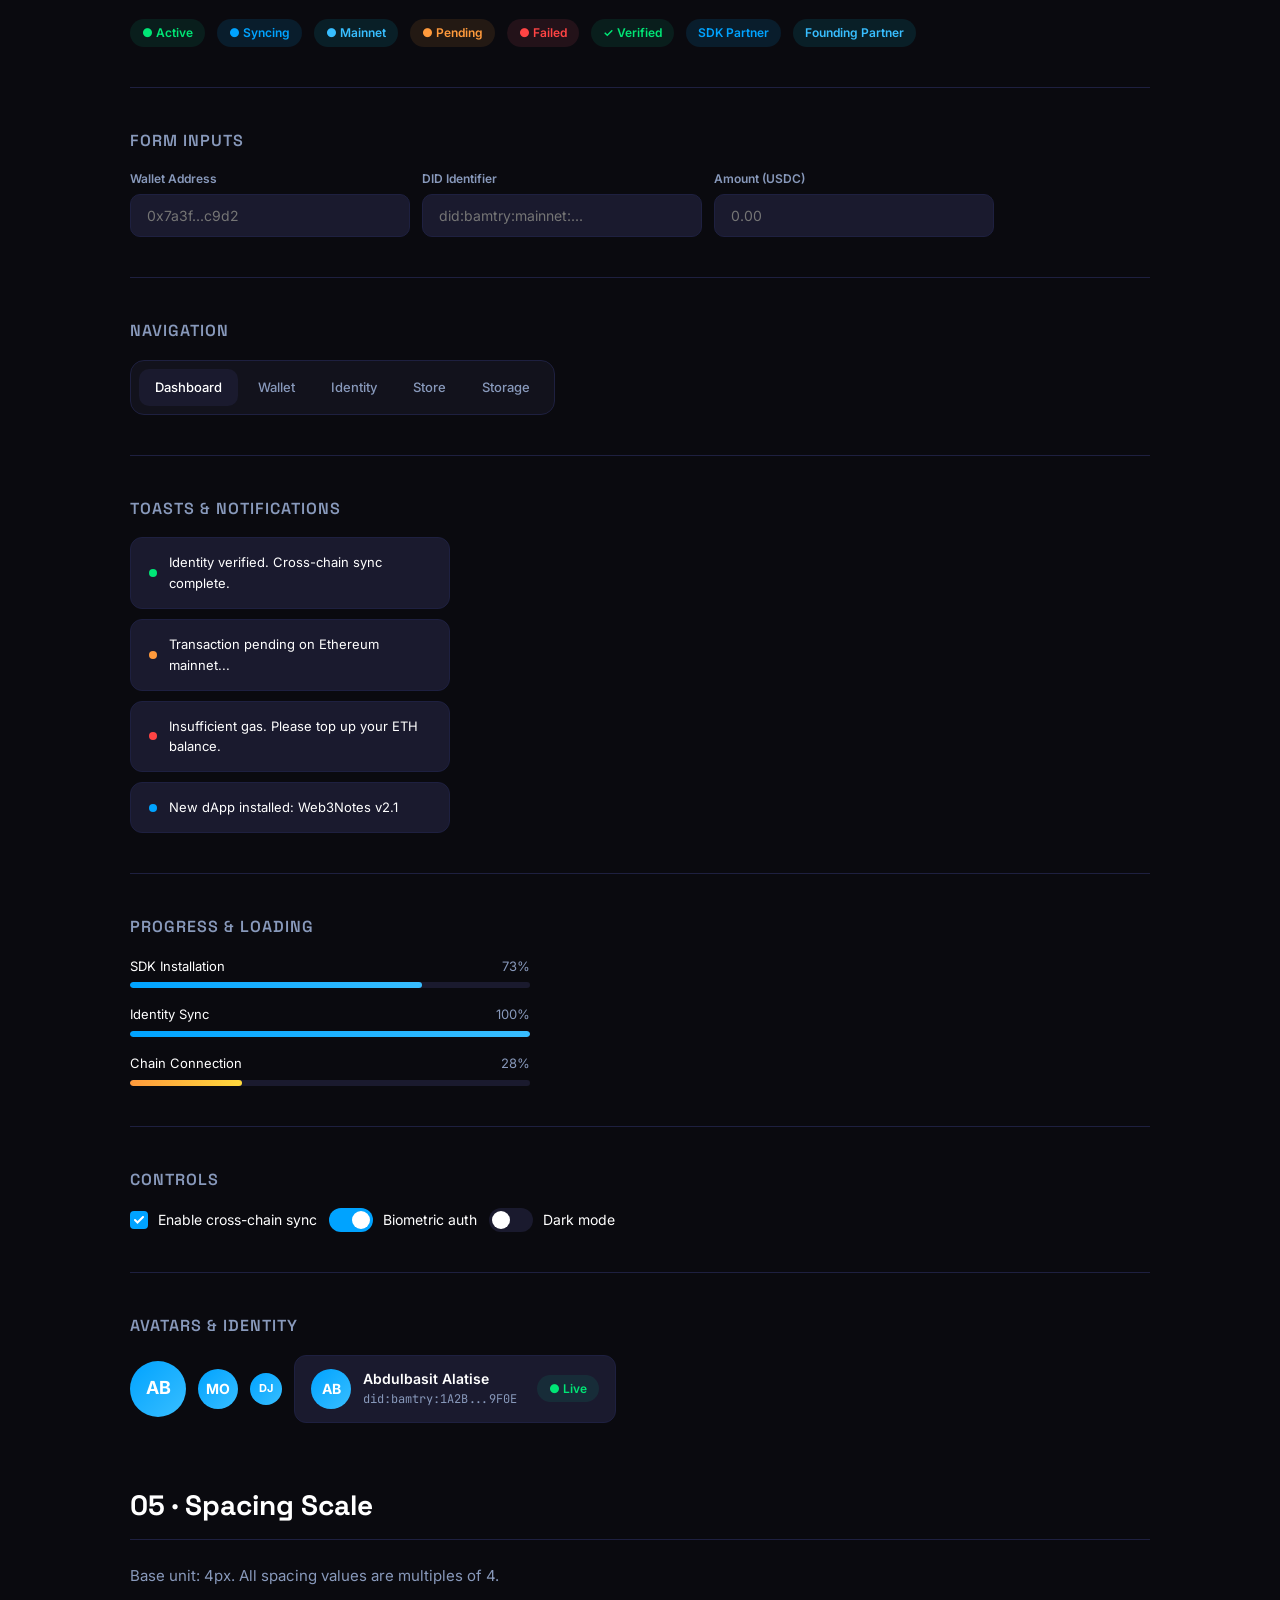
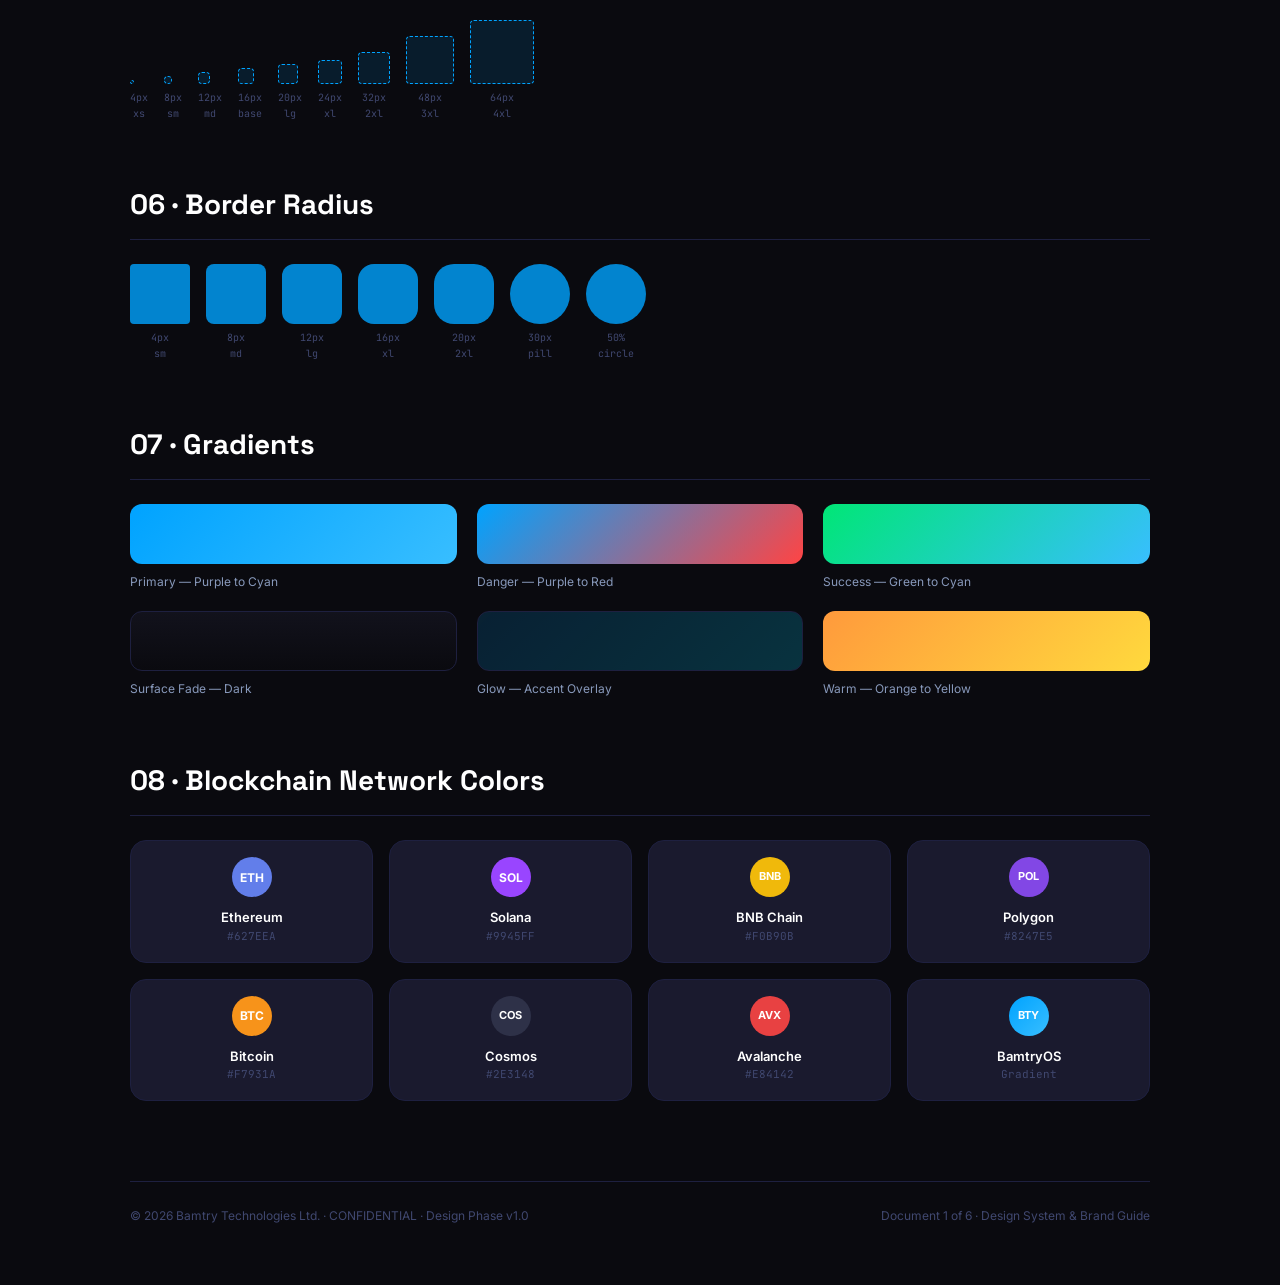
==== commit a64d4c06: "Update brand to electric blue (#00A3FF), add Space Grotesk font, generate Figma Token Studio JSON an" ====
--- a/01_Design_System.html
+++ b/01_Design_System.html
@@ -5,16 +5,16 @@
 <meta name="viewport" content="width=device-width, initial-scale=1.0"/>
 <title>BamtryOS — Design System & Brand Guide</title>
 <style>
-  @import url('https://fonts.googleapis.com/css2?family=Inter:wght@300;400;500;600;700;800&family=JetBrains+Mono:wght@400;500&display=swap');
+  @import url('https://fonts.googleapis.com/css2?family=Space+Grotesk:wght@400;500;600;700;800&family=Inter:wght@300;400;500;600;700;800&family=JetBrains+Mono:wght@400;500&display=swap');
   *{margin:0;padding:0;box-sizing:border-box;}
   :root{
-    --bg:#08080F;--surface:#0F0F1A;--card:#161625;--card2:#1C1C2E;
-    --border:#2A2A42;--border2:#363658;
-    --accent:#7C6FFF;--accent2:#5B4FE8;--accent-glow:rgba(124,111,255,0.15);
-    --cyan:#00D4FF;--cyan-glow:rgba(0,212,255,0.1);
-    --green:#00C896;--red:#FF5C7A;--orange:#FF9A3C;--yellow:#FFD93D;
-    --text:#F0F0FF;--text2:#A0A0C0;--text3:#606080;
-    --font:'Inter',sans-serif;--mono:'JetBrains Mono',monospace;
+    --bg:#0A0A0F;--surface:#12121C;--card:#1A1A2E;--card2:#1A1A2E;
+    --border:#1E2040;--border2:#2A2B50;
+    --accent:#00A3FF;--accent2:#0086D4;--accent-glow:rgba(0,163,255,0.12);
+    --cyan:#38BEFF;--cyan-glow:rgba(0,212,255,0.1);
+    --green:#00E676;--red:#FF4444;--orange:#FF9A3C;--yellow:#FFD93D;
+    --text:#FFFFFF;--text2:#8899BB;--text3:#404870;
+    --font:'Inter',sans-serif;--font-heading:'Space Grotesk',sans-serif;--mono:'JetBrains Mono',monospace;
   }
   body{background:var(--bg);color:var(--text);font-family:var(--font);line-height:1.6;}
   .page{max-width:1100px;margin:0 auto;padding:60px 40px;}
@@ -107,6 +107,10 @@
 
   footer{margin-top:80px;padding-top:24px;border-top:1px solid var(--border);display:flex;justify-content:space-between;align-items:center;}
   .footer-text{font-size:12px;color:var(--text3);}
+
+  h1, h2, h3, h4, .page-title, .section-title, .flow-title, .card-title, .onboard-title, .wallet-balance, .stat-value {
+    font-family: var(--font-heading);
+  }
 </style>
 </head>
 <body>
@@ -150,7 +154,7 @@
     </div>
     <div class="card" style="text-align:center;padding:40px;background:#fff;">
       <div style="display:flex;justify-content:center;margin-bottom:16px;">
-        <div style="width:64px;height:64px;background:linear-gradient(135deg,#7C6FFF,#00D4FF);border-radius:18px;display:flex;align-items:center;justify-content:center;">
+        <div style="width:64px;height:64px;background:linear-gradient(135deg,#00A3FF,#38BEFF);border-radius:18px;display:flex;align-items:center;justify-content:center;">
           <svg width="36" height="36" viewBox="0 0 28 28" fill="none">
             <path d="M14 4L24 9.5V18.5L14 24L4 18.5V9.5L14 4Z" stroke="white" stroke-width="2" fill="none"/>
             <circle cx="14" cy="14" r="4" fill="white"/>
@@ -158,10 +162,10 @@
           </svg>
         </div>
       </div>
-      <div style="font-size:20px;font-weight:800;color:#08080F;">BamtryOS</div>
+      <div style="font-size:20px;font-weight:800;color:#0A0A0F;">BamtryOS</div>
       <div style="font-size:11px;color:#888;margin-top:4px;">Primary — Light Background</div>
     </div>
-    <div class="card" style="text-align:center;padding:40px;background:linear-gradient(135deg,#7C6FFF,#00D4FF);">
+    <div class="card" style="text-align:center;padding:40px;background:linear-gradient(135deg,#00A3FF,#38BEFF);">
       <div style="display:flex;justify-content:center;margin-bottom:16px;">
         <div style="width:64px;height:64px;background:rgba(255,255,255,0.2);border-radius:18px;display:flex;align-items:center;justify-content:center;backdrop-filter:blur(8px);">
           <svg width="36" height="36" viewBox="0 0 28 28" fill="none">
@@ -181,24 +185,24 @@
   <h3>Primary Palette</h3>
   <div class="grid-4" style="margin-bottom:32px;">
     <div>
-      <div class="swatch" style="background:#7C6FFF;"></div>
+      <div class="swatch" style="background:#00A3FF;"></div>
       <div class="swatch-label">Accent Purple</div>
-      <div class="swatch-hex">#7C6FFF</div>
-    </div>
-    <div>
-      <div class="swatch" style="background:#00D4FF;"></div>
+      <div class="swatch-hex">#00A3FF</div>
+    </div>
+    <div>
+      <div class="swatch" style="background:#38BEFF;"></div>
       <div class="swatch-label">Cyan</div>
-      <div class="swatch-hex">#00D4FF</div>
-    </div>
-    <div>
-      <div class="swatch" style="background:#00C896;"></div>
+      <div class="swatch-hex">#38BEFF</div>
+    </div>
+    <div>
+      <div class="swatch" style="background:#00E676;"></div>
       <div class="swatch-label">Success Green</div>
-      <div class="swatch-hex">#00C896</div>
-    </div>
-    <div>
-      <div class="swatch" style="background:#FF5C7A;"></div>
+      <div class="swatch-hex">#00E676</div>
+    </div>
+    <div>
+      <div class="swatch" style="background:#FF4444;"></div>
       <div class="swatch-label">Error Red</div>
-      <div class="swatch-hex">#FF5C7A</div>
+      <div class="swatch-hex">#FF4444</div>
     </div>
     <div>
       <div class="swatch" style="background:#FF9A3C;"></div>
@@ -211,58 +215,58 @@
       <div class="swatch-hex">#FFD93D</div>
     </div>
     <div>
-      <div class="swatch" style="background:linear-gradient(135deg,#7C6FFF,#00D4FF);"></div>
+      <div class="swatch" style="background:linear-gradient(135deg,#00A3FF,#38BEFF);"></div>
       <div class="swatch-label">Primary Gradient</div>
-      <div class="swatch-hex">#7C6FFF → #00D4FF</div>
-    </div>
-    <div>
-      <div class="swatch" style="background:linear-gradient(135deg,#FF5C7A,#FF9A3C);"></div>
+      <div class="swatch-hex">#00A3FF → #38BEFF</div>
+    </div>
+    <div>
+      <div class="swatch" style="background:linear-gradient(135deg,#FF4444,#FF9A3C);"></div>
       <div class="swatch-label">Warning Gradient</div>
-      <div class="swatch-hex">#FF5C7A → #FF9A3C</div>
+      <div class="swatch-hex">#FF4444 → #FF9A3C</div>
     </div>
   </div>
 
   <h3>Background / Surface Scale</h3>
   <div class="grid-4" style="margin-bottom:32px;">
     <div>
-      <div class="swatch" style="background:#08080F;border:1px solid #2A2A42;"></div>
+      <div class="swatch" style="background:#0A0A0F;border:1px solid #1E2040;"></div>
       <div class="swatch-label">Background</div>
-      <div class="swatch-hex">#08080F</div>
-    </div>
-    <div>
-      <div class="swatch" style="background:#0F0F1A;border:1px solid #2A2A42;"></div>
+      <div class="swatch-hex">#0A0A0F</div>
+    </div>
+    <div>
+      <div class="swatch" style="background:#12121C;border:1px solid #1E2040;"></div>
       <div class="swatch-label">Surface</div>
-      <div class="swatch-hex">#0F0F1A</div>
-    </div>
-    <div>
-      <div class="swatch" style="background:#161625;border:1px solid #2A2A42;"></div>
+      <div class="swatch-hex">#12121C</div>
+    </div>
+    <div>
+      <div class="swatch" style="background:#1A1A2E;border:1px solid #1E2040;"></div>
       <div class="swatch-label">Card</div>
-      <div class="swatch-hex">#161625</div>
-    </div>
-    <div>
-      <div class="swatch" style="background:#1C1C2E;border:1px solid #2A2A42;"></div>
+      <div class="swatch-hex">#1A1A2E</div>
+    </div>
+    <div>
+      <div class="swatch" style="background:#1A1A2E;border:1px solid #1E2040;"></div>
       <div class="swatch-label">Card Elevated</div>
-      <div class="swatch-hex">#1C1C2E</div>
-    </div>
-    <div>
-      <div class="swatch" style="background:#2A2A42;"></div>
+      <div class="swatch-hex">#1A1A2E</div>
+    </div>
+    <div>
+      <div class="swatch" style="background:#1E2040;"></div>
       <div class="swatch-label">Border</div>
-      <div class="swatch-hex">#2A2A42</div>
-    </div>
-    <div>
-      <div class="swatch" style="background:#363658;"></div>
+      <div class="swatch-hex">#1E2040</div>
+    </div>
+    <div>
+      <div class="swatch" style="background:#2A2B50;"></div>
       <div class="swatch-label">Border Hover</div>
-      <div class="swatch-hex">#363658</div>
-    </div>
-    <div>
-      <div class="swatch" style="background:#F0F0FF;"></div>
+      <div class="swatch-hex">#2A2B50</div>
+    </div>
+    <div>
+      <div class="swatch" style="background:#FFFFFF;"></div>
       <div class="swatch-label">Text Primary</div>
-      <div class="swatch-hex">#F0F0FF</div>
-    </div>
-    <div>
-      <div class="swatch" style="background:#A0A0C0;"></div>
+      <div class="swatch-hex">#FFFFFF</div>
+    </div>
+    <div>
+      <div class="swatch" style="background:#8899BB;"></div>
       <div class="swatch-label">Text Secondary</div>
-      <div class="swatch-hex">#A0A0C0</div>
+      <div class="swatch-hex">#8899BB</div>
     </div>
   </div>
 
@@ -518,23 +522,23 @@
   <h2>07 · Gradients</h2>
   <div class="grid-3">
     <div>
-      <div class="gradient-demo" style="background:linear-gradient(135deg,#7C6FFF,#00D4FF);"></div>
+      <div class="gradient-demo" style="background:linear-gradient(135deg,#00A3FF,#38BEFF);"></div>
       <div class="gradient-label">Primary — Purple to Cyan</div>
     </div>
     <div>
-      <div class="gradient-demo" style="background:linear-gradient(135deg,#7C6FFF,#FF5C7A);"></div>
+      <div class="gradient-demo" style="background:linear-gradient(135deg,#00A3FF,#FF4444);"></div>
       <div class="gradient-label">Danger — Purple to Red</div>
     </div>
     <div>
-      <div class="gradient-demo" style="background:linear-gradient(135deg,#00C896,#00D4FF);"></div>
+      <div class="gradient-demo" style="background:linear-gradient(135deg,#00E676,#38BEFF);"></div>
       <div class="gradient-label">Success — Green to Cyan</div>
     </div>
     <div>
-      <div class="gradient-demo" style="background:linear-gradient(180deg,#0F0F1A 0%,#08080F 100%);border:1px solid #2A2A42;"></div>
+      <div class="gradient-demo" style="background:linear-gradient(180deg,#12121C 0%,#0A0A0F 100%);border:1px solid #1E2040;"></div>
       <div class="gradient-label">Surface Fade — Dark</div>
     </div>
     <div>
-      <div class="gradient-demo" style="background:linear-gradient(135deg,rgba(124,111,255,0.2),rgba(0,212,255,0.2));border:1px solid #2A2A42;"></div>
+      <div class="gradient-demo" style="background:linear-gradient(135deg,rgba(0,163,255,0.15),rgba(0,212,255,0.2));border:1px solid #1E2040;"></div>
       <div class="gradient-label">Glow — Accent Overlay</div>
     </div>
     <div>
@@ -582,7 +586,7 @@
       <div class="swatch-hex">#E84142</div>
     </div>
     <div class="card" style="text-align:center;padding:16px;">
-      <div style="width:40px;height:40px;border-radius:50%;background:linear-gradient(135deg,#7C6FFF,#00D4FF);margin:0 auto 10px;display:flex;align-items:center;justify-content:center;font-weight:700;font-size:11px;">BTY</div>
+      <div style="width:40px;height:40px;border-radius:50%;background:linear-gradient(135deg,#00A3FF,#38BEFF);margin:0 auto 10px;display:flex;align-items:center;justify-content:center;font-weight:700;font-size:11px;">BTY</div>
       <div style="font-size:13px;font-weight:600;">BamtryOS</div>
       <div class="swatch-hex">Gradient</div>
     </div>
